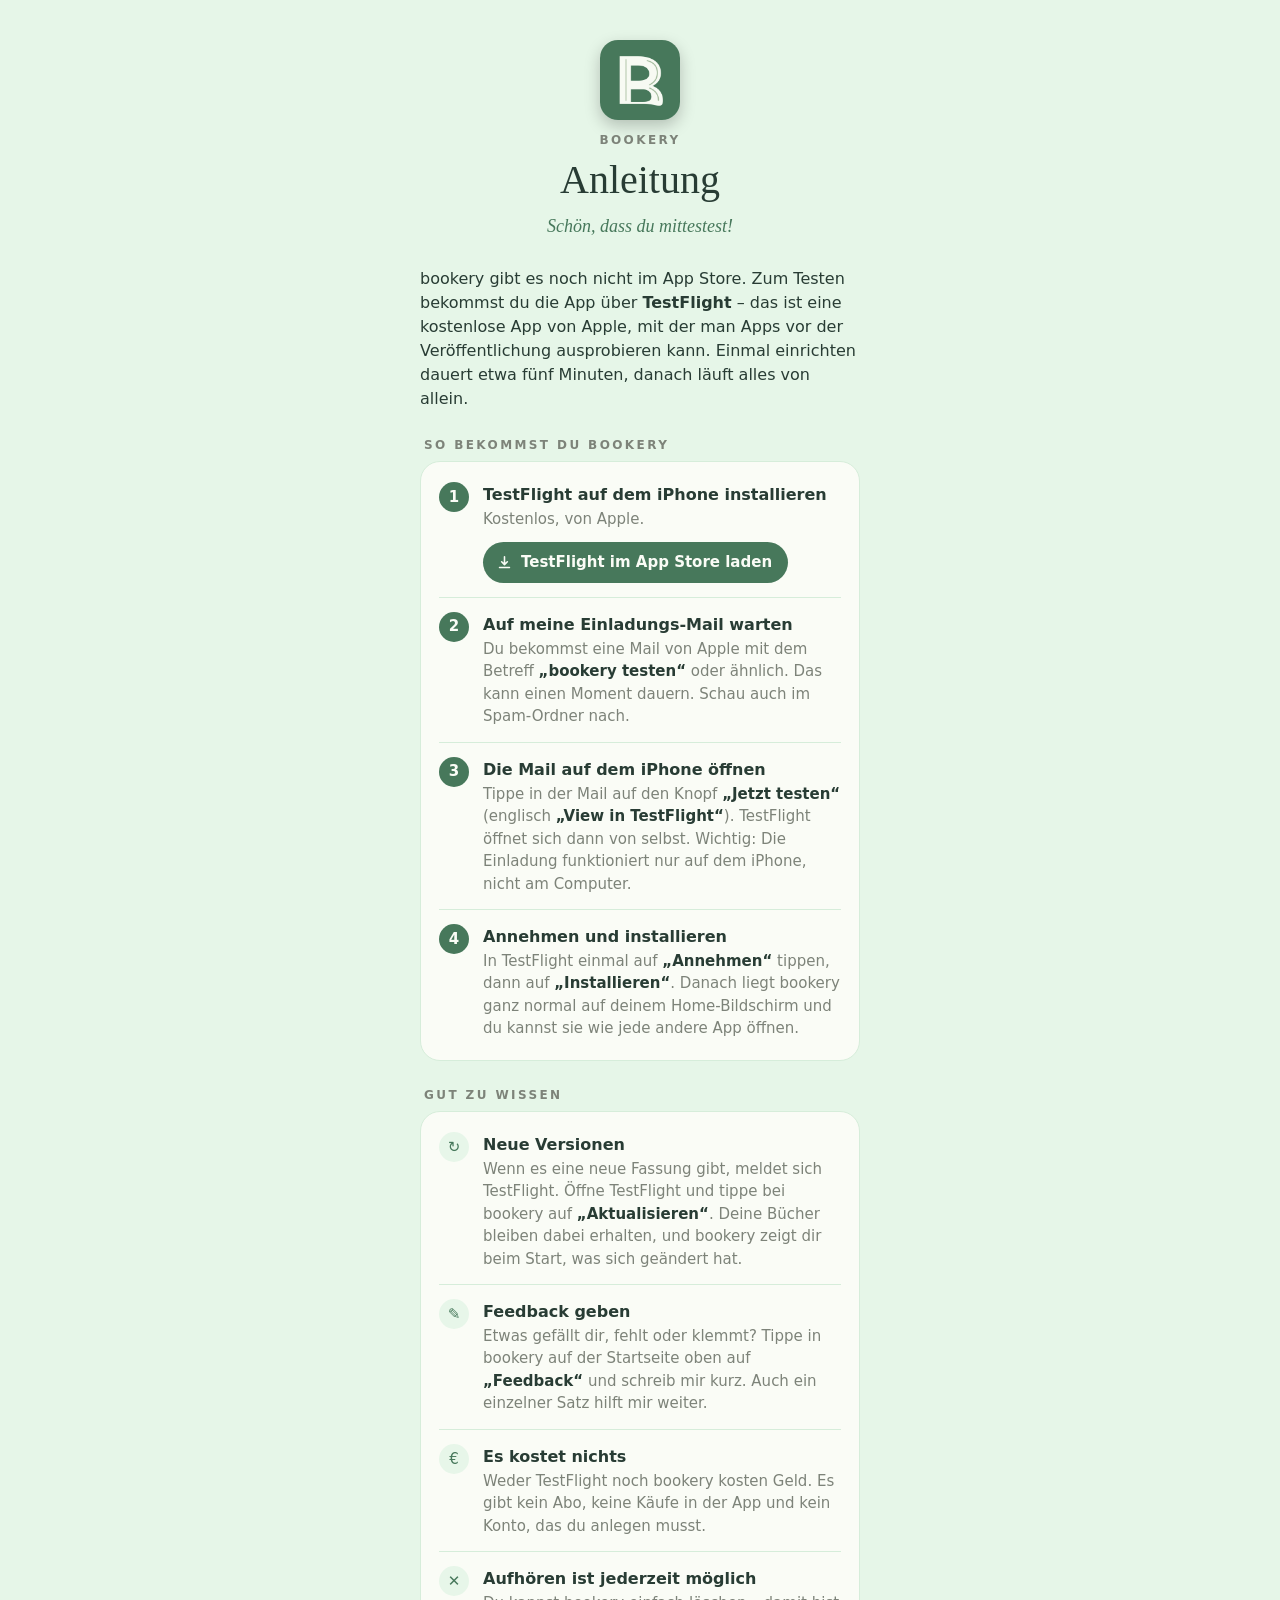
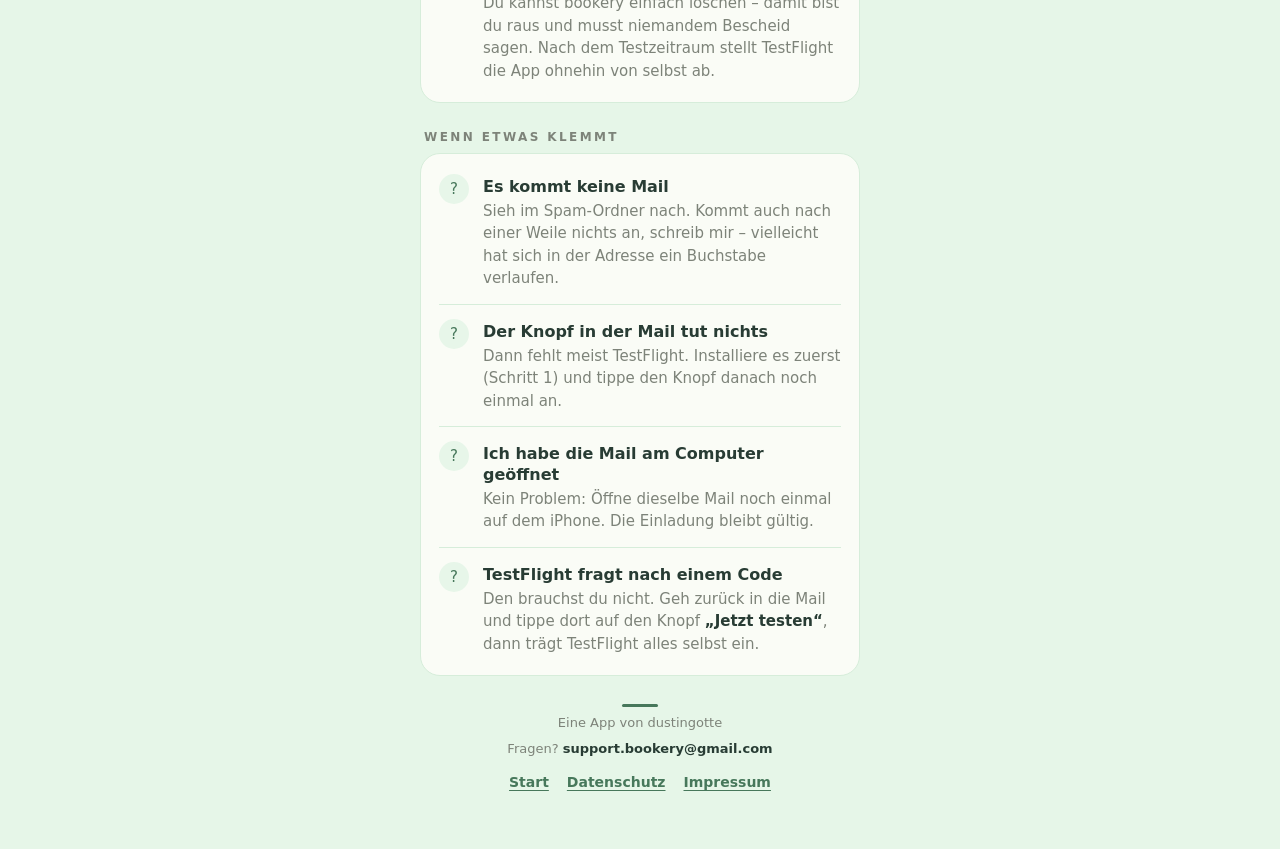
==== testen/index.html @ e695bc0a "Die Seite heißt jetzt "Anleitung", die Bestätigung "Hat geklappt!" Co-Authored-By: Claude Opus 5 <no" ====
<!doctype html>
<html lang="de">
<head>
<meta charset="utf-8">
<meta name="viewport" content="width=device-width, initial-scale=1, viewport-fit=cover">
<title>bookery – Anleitung zum Testen</title>
<meta name="description" content="So installierst du die Testversion von bookery über TestFlight.">
<meta name="robots" content="noindex">
<link rel="icon" href="../logo.png" type="image/png">
<link rel="apple-touch-icon" href="../apple-touch-icon.png">
<style>
* { box-sizing: border-box; }
/* Layout: eine schmale Spalte wie ein iPhone-Bildschirm, Karten auf Salbei-Papier */
:root {
  --paper: #E6F6E8; --card: #FAFCF6; --border: #D6EDDA; --chip: #E7F6E9;
  --ink: #283C34; --muted: #7D8379; --accent: #47785B; --on-accent: #FAFCF6;
  --serif: ui-serif, "New York", "Iowan Old Style", Georgia, serif;
  --sans: system-ui, -apple-system, "Helvetica Neue", sans-serif;
}
@media (prefers-color-scheme: dark) { :root:not([data-theme="light"]) {
  --paper: #16241B; --card: #26382D; --border: #3D5744; --chip: #314434;
  --ink: #FAFBFA; --muted: #BFC4BD; --accent: #AFD0BB; --on-accent: #16241B; color-scheme: dark } }
:root[data-theme="dark"] {
  --paper: #16241B; --card: #26382D; --border: #3D5744; --chip: #314434;
  --ink: #FAFBFA; --muted: #BFC4BD; --accent: #AFD0BB; --on-accent: #16241B; color-scheme: dark }

body { margin: 0; -webkit-text-size-adjust: 100%; background: var(--paper); color: var(--ink); font: 16px/1.5 var(--sans); padding-inline: 16px; padding-block: 40px 56px; }
main { max-width: 440px; margin: 0 auto; display: flex; flex-direction: column; gap: 28px; }

header { display: flex; flex-direction: column; align-items: center; gap: 12px; text-align: center; }
.logo { width: 80px; height: 80px; border-radius: 18px; box-shadow: 0 6px 16px rgb(0 0 0 / .22); }
.kicker { font: 600 12px/1 var(--sans); text-transform: uppercase; letter-spacing: .2em; color: var(--muted); margin: 2px 0 0; }
h1 { font: 400 40px/1.1 var(--serif); margin: 0; }
.lead { font: italic 18px/1.4 var(--serif); color: var(--accent); margin: 0; text-wrap: balance; }

.danke { display: none; gap: 14px; align-items: flex-start; background: var(--card); border: 1px solid var(--border);
  border-radius: 20px; padding: 16px 18px; }
.danke.show { display: flex; }
.danke .check { width: 30px; height: 30px; border-radius: 50%; background: var(--accent); color: var(--on-accent);
  display: grid; place-items: center; flex: none; }
.danke .check svg { width: 17px; height: 17px; }
.danke b { display: block; font-size: 16px; margin-bottom: 2px; }
.intro { margin: 0; color: var(--ink); font-size: 16px; }
.intro b { font-weight: 600; }
.label { font: 600 12px/1 var(--sans); text-transform: uppercase; letter-spacing: .2em; color: var(--muted); margin: 0 0 10px 4px; }
.card { background: var(--card); border: 1px solid var(--border); border-radius: 20px; padding: 6px 18px; }
ol, ul { list-style: none; margin: 0; padding: 0; }
li { display: grid; grid-template-columns: 30px 1fr; gap: 14px; padding: 14px 0; }
li + li { border-top: 1px solid var(--border); }
li > div { min-width: 0; }
.num { width: 30px; height: 30px; border-radius: 50%; background: var(--accent); color: var(--on-accent);
  display: grid; place-items: center; font: 600 15px/1 var(--sans); font-variant-numeric: tabular-nums; }
.dot { width: 30px; height: 30px; border-radius: 50%; background: var(--chip); color: var(--accent);
  display: grid; place-items: center; font-size: 15px; }
h2 { font: 600 16px/1.3 var(--sans); margin: 3px 0 2px; }
p { margin: 0; color: var(--muted); font-size: 15px; }
a { color: var(--accent); font-weight: 600; text-underline-offset: 3px; }
a:focus-visible { outline: 2px solid var(--accent); outline-offset: 2px; border-radius: 4px; }
.store { display: inline-flex; align-items: center; gap: 8px; margin-top: 12px; padding: 9px 16px 9px 13px;
  border-radius: 999px; background: var(--accent); color: var(--on-accent); text-decoration: none; font-size: 15px; }
.store svg { width: 17px; height: 17px; flex: none; }
q { quotes: "„" "“"; color: var(--ink); font-weight: 600; }

footer { text-align: center; display: flex; flex-direction: column; gap: 6px; align-items: center; }
.rule { width: 36px; height: 3px; border-radius: 2px; background: var(--accent); }
footer p { font-size: 13px; }
.mail { user-select: all; color: var(--ink); font-weight: 600; }
.links { display: flex; flex-wrap: wrap; justify-content: center; gap: 4px 18px; margin-top: 8px; font-size: 14px; }
</style>
</head>
<body>

<main>
  <header>
    <img class="logo" alt="" src="../logo.png" width="80" height="80">
    <p class="kicker">bookery</p>
    <h1>Anleitung</h1>
    <p class="lead">Schön, dass du mittestest!</p>
  </header>

  <section class="danke" id="danke">
    <span class="check"><svg viewBox="0 0 24 24" fill="none" stroke="currentColor" stroke-width="2.6" stroke-linecap="round" stroke-linejoin="round" aria-hidden="true"><path d="m5 12 5 5 9-10"/></svg></span>
    <div><b>Hat geklappt!</b>
    <p>Deine Adresse ist angekommen. Ich trage dich ein, danach schickt Apple dir die Einladung per Mail.</p></div>
  </section>

  <section>
    <p class="intro">bookery gibt es noch nicht im App Store. Zum Testen bekommst du die App über <b>TestFlight</b> – das ist eine kostenlose App von Apple, mit der man Apps vor der Veröffentlichung ausprobieren kann. Einmal einrichten dauert etwa fünf Minuten, danach läuft alles von allein.</p>
  </section>

  <section>
    <p class="label">So bekommst du bookery</p>
    <ol class="card">
      <li><span class="num">1</span><div>
        <h2>TestFlight auf dem iPhone installieren</h2>
        <p>Kostenlos, von Apple.</p>
        <a class="store" href="https://apps.apple.com/app/testflight/id899247664">
          <svg viewBox="0 0 24 24" fill="none" stroke="currentColor" stroke-width="2.2" stroke-linecap="round" stroke-linejoin="round" aria-hidden="true"><path d="M12 4v11m0 0 4-4m-4 4-4-4M5 19h14"/></svg>
          TestFlight im App Store laden</a>
      </div></li>
      <li><span class="num">2</span><div>
        <h2>Auf meine Einladungs-Mail warten</h2>
        <p>Du bekommst eine Mail von Apple mit dem Betreff <q>bookery testen</q> oder ähnlich. Das kann einen Moment dauern. Schau auch im Spam-Ordner nach.</p>
      </div></li>
      <li><span class="num">3</span><div>
        <h2>Die Mail auf dem iPhone öffnen</h2>
        <p>Tippe in der Mail auf den Knopf <q>Jetzt testen</q> (englisch <q>View in TestFlight</q>). TestFlight öffnet sich dann von selbst. Wichtig: Die Einladung funktioniert nur auf dem iPhone, nicht am Computer.</p>
      </div></li>
      <li><span class="num">4</span><div>
        <h2>Annehmen und installieren</h2>
        <p>In TestFlight einmal auf <q>Annehmen</q> tippen, dann auf <q>Installieren</q>. Danach liegt bookery ganz normal auf deinem Home-Bildschirm und du kannst sie wie jede andere App öffnen.</p>
      </div></li>
    </ol>
  </section>

  <section>
    <p class="label">Gut zu wissen</p>
    <ul class="card">
      <li><span class="dot" aria-hidden="true">↻</span><div>
        <h2>Neue Versionen</h2>
        <p>Wenn es eine neue Fassung gibt, meldet sich TestFlight. Öffne TestFlight und tippe bei bookery auf <q>Aktualisieren</q>. Deine Bücher bleiben dabei erhalten, und bookery zeigt dir beim Start, was sich geändert hat.</p>
      </div></li>
      <li><span class="dot" aria-hidden="true">✎</span><div>
        <h2>Feedback geben</h2>
        <p>Etwas gefällt dir, fehlt oder klemmt? Tippe in bookery auf der Startseite oben auf <q>Feedback</q> und schreib mir kurz. Auch ein einzelner Satz hilft mir weiter.</p>
      </div></li>
      <li><span class="dot" aria-hidden="true">€</span><div>
        <h2>Es kostet nichts</h2>
        <p>Weder TestFlight noch bookery kosten Geld. Es gibt kein Abo, keine Käufe in der App und kein Konto, das du anlegen musst.</p>
      </div></li>
      <li><span class="dot" aria-hidden="true">✕</span><div>
        <h2>Aufhören ist jederzeit möglich</h2>
        <p>Du kannst bookery einfach löschen – damit bist du raus und musst niemandem Bescheid sagen. Nach dem Testzeitraum stellt TestFlight die App ohnehin von selbst ab.</p>
      </div></li>
    </ul>
  </section>

  <section>
    <p class="label">Wenn etwas klemmt</p>
    <ul class="card">
      <li><span class="dot" aria-hidden="true">?</span><div>
        <h2>Es kommt keine Mail</h2>
        <p>Sieh im Spam-Ordner nach. Kommt auch nach einer Weile nichts an, schreib mir – vielleicht hat sich in der Adresse ein Buchstabe verlaufen.</p>
      </div></li>
      <li><span class="dot" aria-hidden="true">?</span><div>
        <h2>Der Knopf in der Mail tut nichts</h2>
        <p>Dann fehlt meist TestFlight. Installiere es zuerst (Schritt 1) und tippe den Knopf danach noch einmal an.</p>
      </div></li>
      <li><span class="dot" aria-hidden="true">?</span><div>
        <h2>Ich habe die Mail am Computer geöffnet</h2>
        <p>Kein Problem: Öffne dieselbe Mail noch einmal auf dem iPhone. Die Einladung bleibt gültig.</p>
      </div></li>
      <li><span class="dot" aria-hidden="true">?</span><div>
        <h2>TestFlight fragt nach einem Code</h2>
        <p>Den brauchst du nicht. Geh zurück in die Mail und tippe dort auf den Knopf <q>Jetzt testen</q>, dann trägt TestFlight alles selbst ein.</p>
      </div></li>
    </ul>
  </section>

  <footer>
    <span class="rule"></span>
    <p>Eine App von dustingotte</p>
    <p>Fragen? <span class="mail">support.bookery@gmail.com</span></p>
    <nav class="links" aria-label="Seiten">
      <a href="../">Start</a>
      <a href="../datenschutz.html">Datenschutz</a>
      <a href="../impressum.html">Impressum</a>
    </nav>
  </footer>
</main>
<script>
// Kommt man frisch von der Anmeldung, steht oben eine Bestätigung.
if (location.search.indexOf('danke') > -1) document.getElementById('danke').classList.add('show');
</script>
</body>
</html>
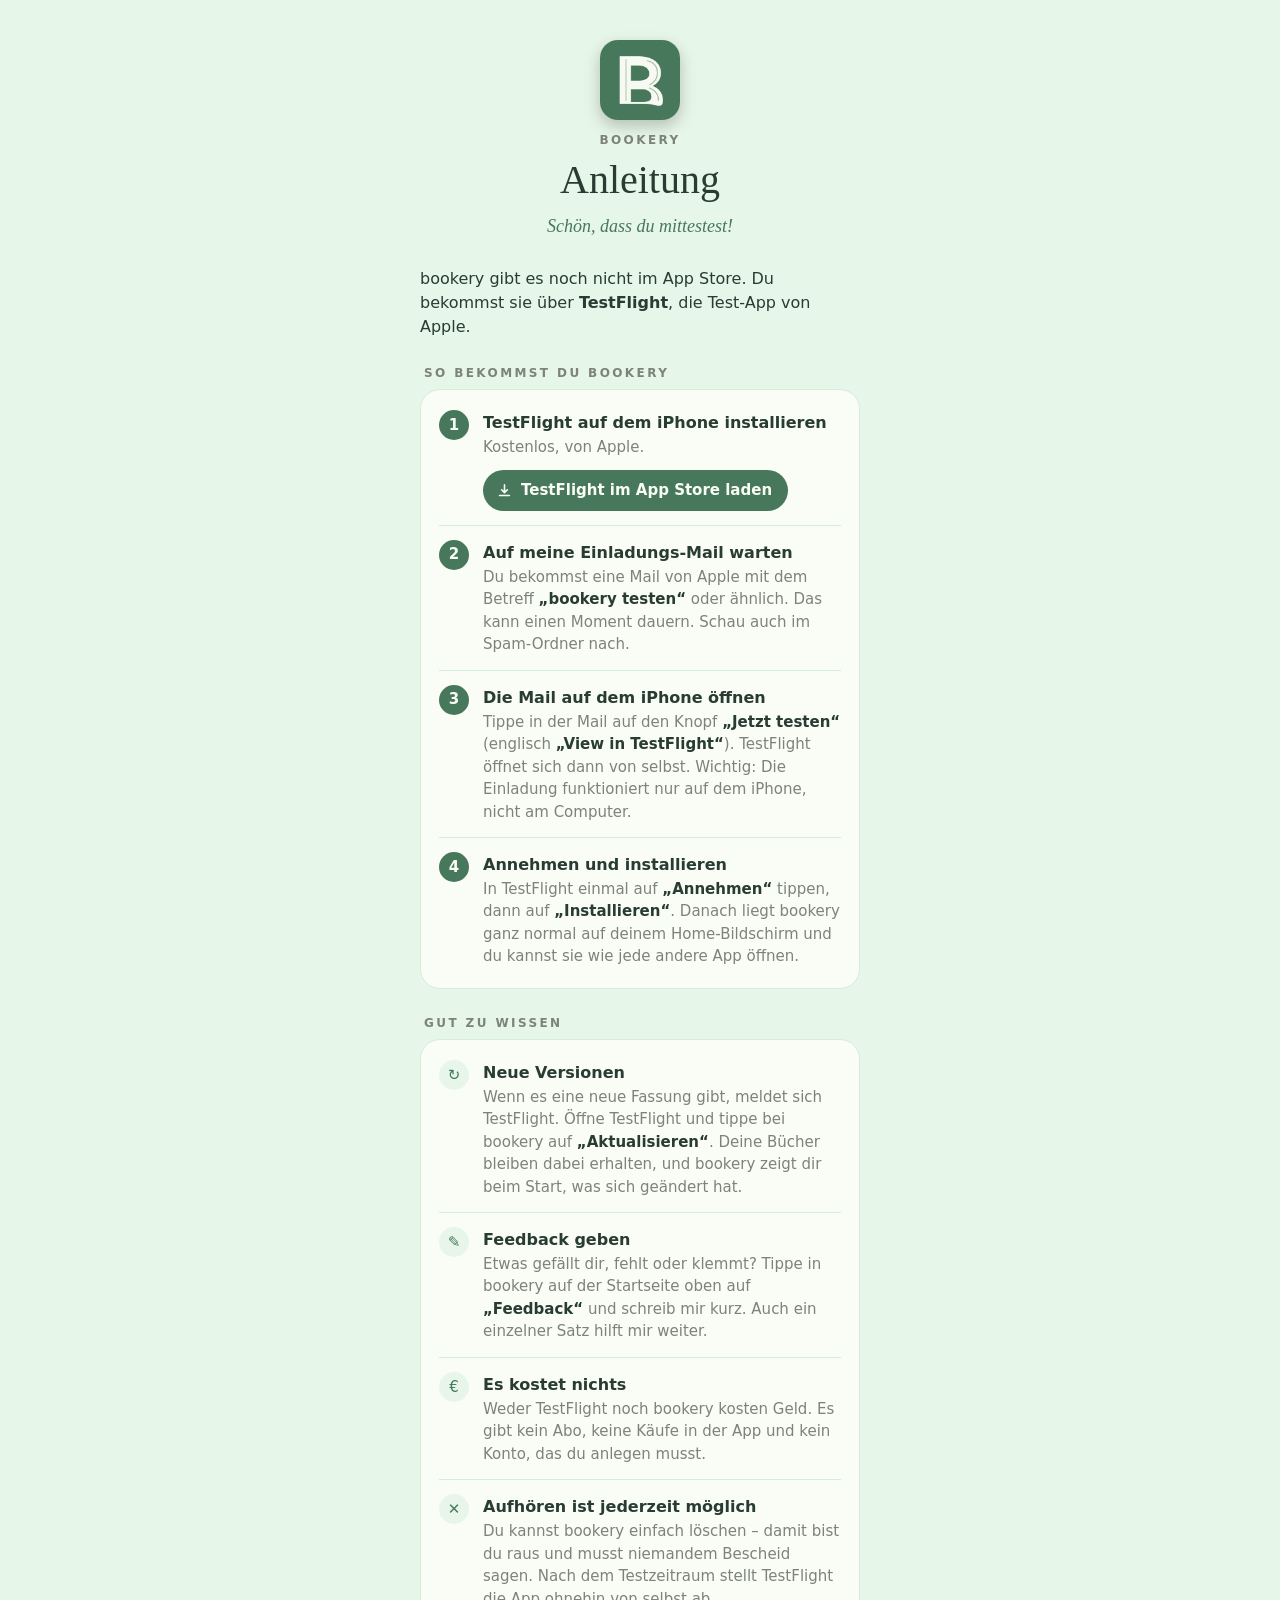
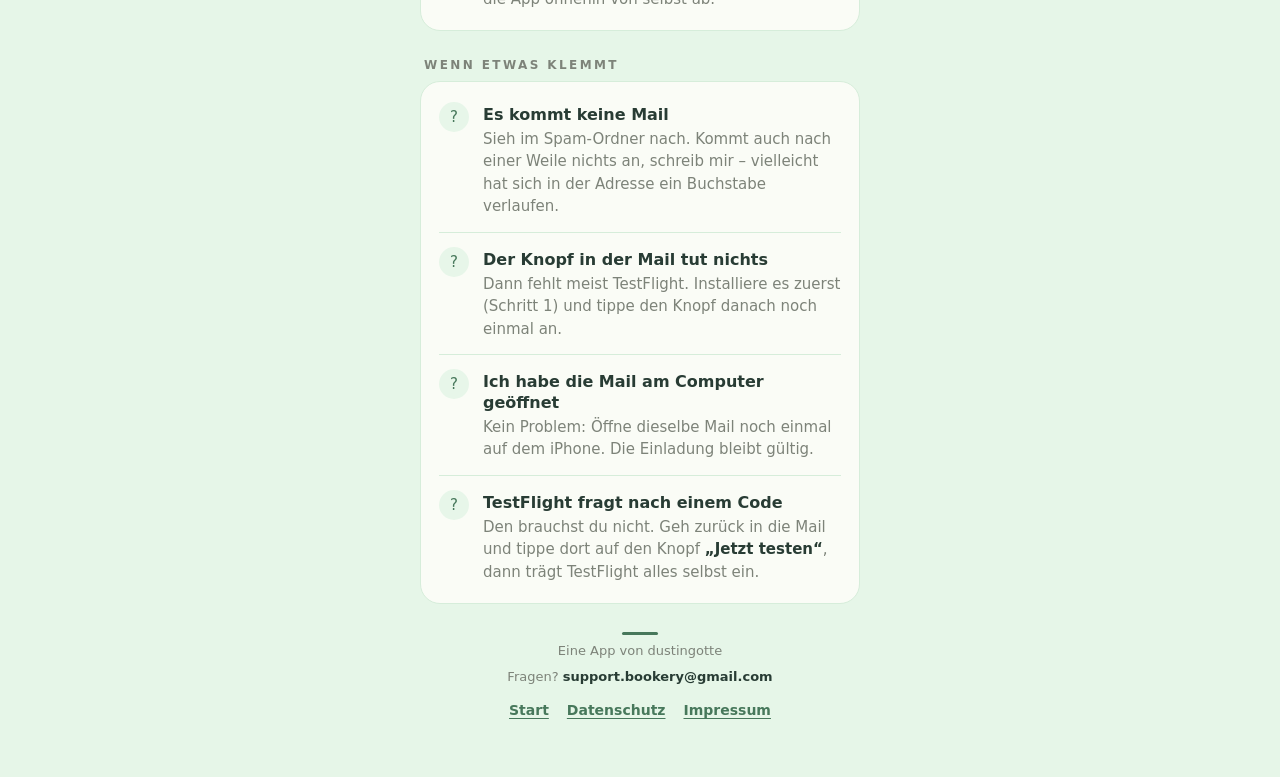
==== commit 1cea9a54: "Anleitung: Einleitung auf einen Satz gekuerzt Co-Authored-By: Claude Opus 5 <noreply@anthropic.com>" ====
--- a/testen/index.html
+++ b/testen/index.html
@@ -85,7 +85,7 @@
   </section>
 
   <section>
-    <p class="intro">bookery gibt es noch nicht im App Store. Zum Testen bekommst du die App über <b>TestFlight</b> – das ist eine kostenlose App von Apple, mit der man Apps vor der Veröffentlichung ausprobieren kann. Einmal einrichten dauert etwa fünf Minuten, danach läuft alles von allein.</p>
+    <p class="intro">bookery gibt es noch nicht im App Store. Du bekommst sie über <b>TestFlight</b>, die Test-App von Apple.</p>
   </section>
 
   <section>
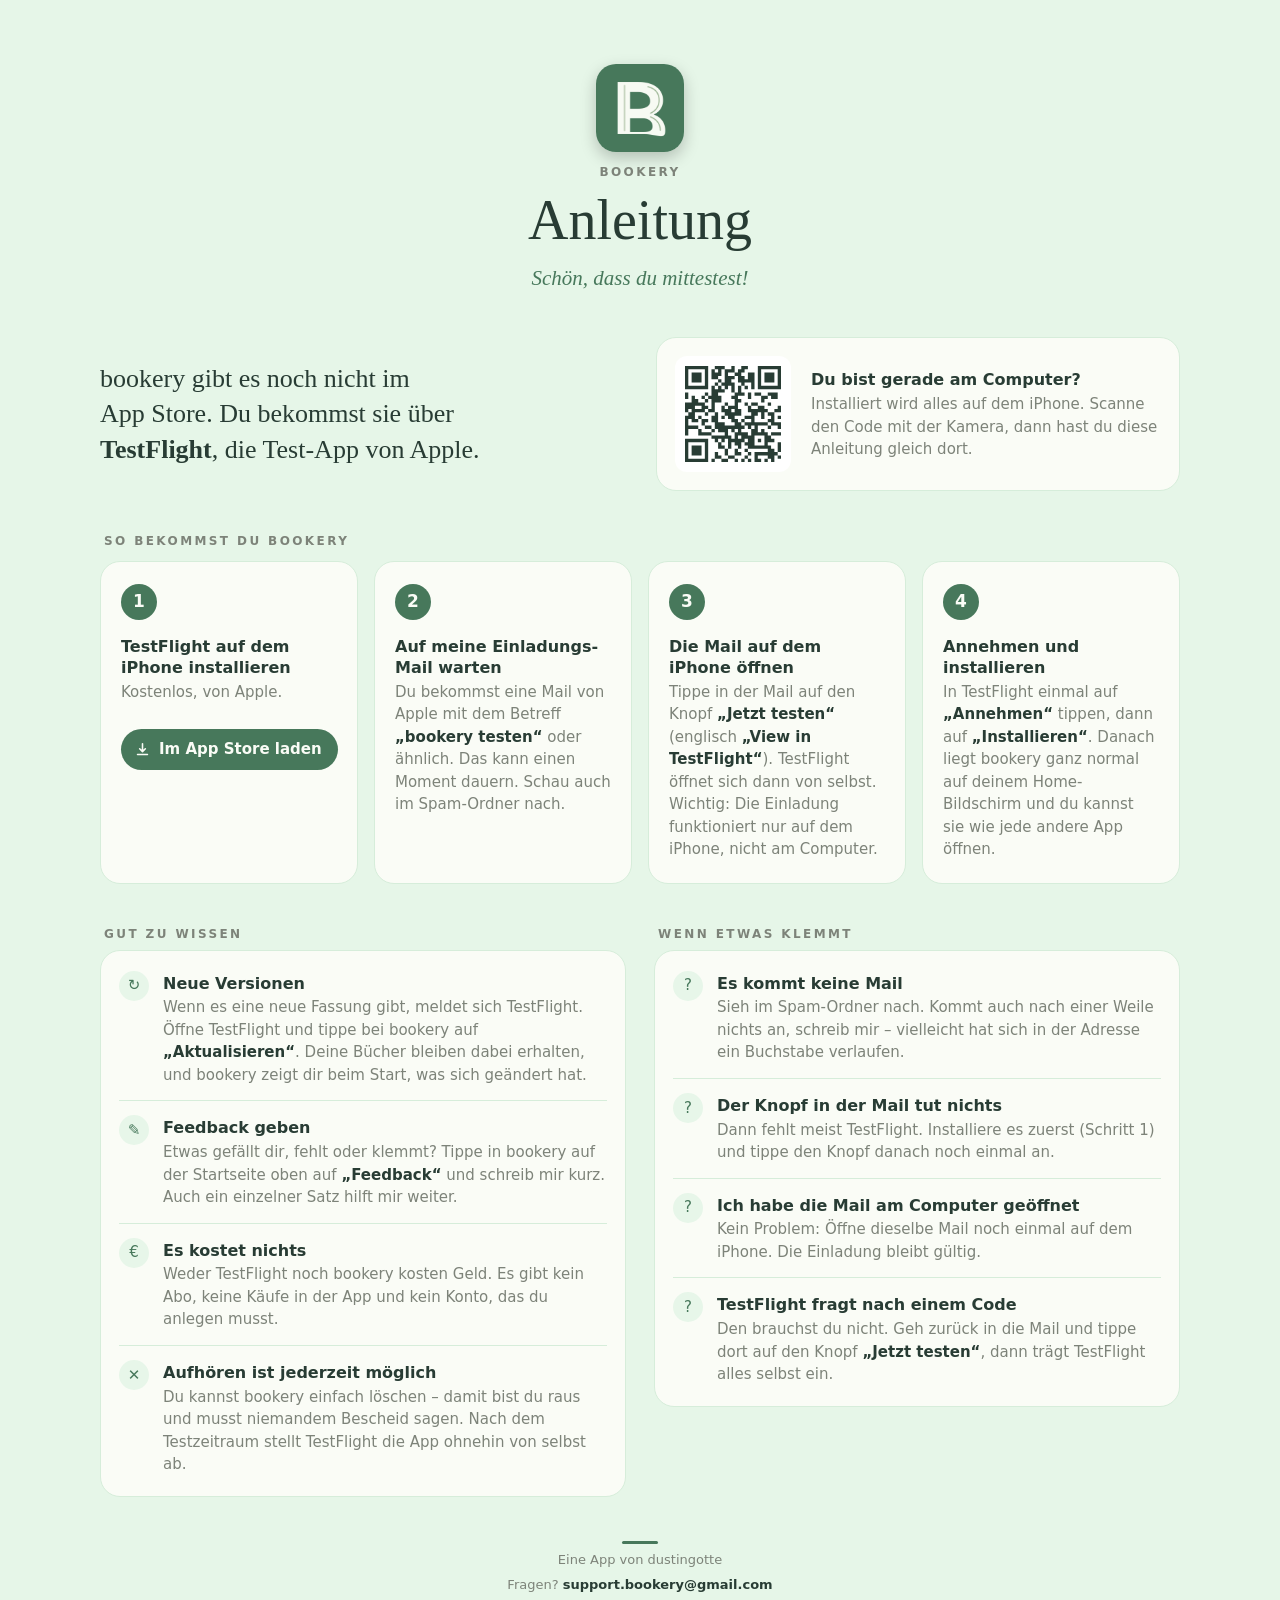
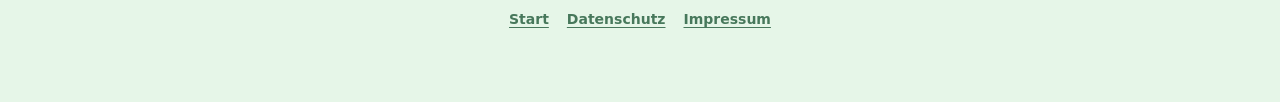
==== commit 564fb5fb: "Anleitung am Computer: Schritte nebeneinander, Hinweise zweispaltig, QR-Code fürs iPhone Co-Authored" ====
--- a/testen/index.html
+++ b/testen/index.html
@@ -66,6 +66,41 @@
 footer p { font-size: 13px; }
 .mail { user-select: all; color: var(--ink); font-weight: 600; }
 .links { display: flex; flex-wrap: wrap; justify-content: center; gap: 4px 18px; margin-top: 8px; font-size: 14px; }
+.qr { display: none; }
+.store .short { display: none; }
+
+/* Computer: breite Seite, Schritte nebeneinander, Hinweise zweispaltig, QR-Code fürs iPhone */
+@media (min-width: 900px) {
+  body { padding-block: 64px 72px; }
+  main { max-width: 1080px; gap: 44px; }
+  .duo { display: contents; }
+  .logo { width: 88px; height: 88px; border-radius: 20px; }
+  h1 { font-size: 56px; }
+  .lead { font-size: 21px; }
+  .danke { max-width: 640px; margin: 0 auto; width: 100%; }
+
+  .start { display: grid; grid-template-columns: minmax(0, 1fr) minmax(0, 1fr); gap: 32px; align-items: center; }
+  .intro { font: 400 26px/1.35 var(--serif); text-wrap: balance; }
+  .qr { display: flex; gap: 20px; align-items: center; background: var(--card); border: 1px solid var(--border); border-radius: 20px; padding: 18px; }
+  .qr-code { flex: none; width: 116px; height: 116px; padding: 10px; border-radius: 12px; background: #FFFFFF; }
+  .qr-code svg { display: block; width: 100%; height: 100%; }
+
+  .steps ol { display: grid; grid-template-columns: repeat(4, minmax(0, 1fr)); gap: 16px; background: none; border: 0; padding: 0; }
+  .steps li { grid-template-columns: 1fr; gap: 14px; align-content: start; padding: 22px 20px; background: var(--card); border: 1px solid var(--border); border-radius: 20px; }
+  .steps li + li { border-top: 1px solid var(--border); }
+  .steps li > div { display: flex; flex-direction: column; align-items: flex-start; height: 100%; }
+  .steps .num { width: 36px; height: 36px; font-size: 17px; }
+  .steps .store { white-space: nowrap; }
+  .store .long { display: none; }
+  .store .short { display: inline; }
+  .steps p { margin-bottom: 14px; }
+  .steps li:not(:first-child) p { margin-bottom: 0; }
+
+  main:has(.duo) { display: grid; grid-template-columns: minmax(0, 1fr) minmax(0, 1fr); column-gap: 28px; row-gap: 44px; }
+  main > header, main > .danke, main > .start, main > .steps, main > footer { grid-column: 1 / -1; }
+  .store:hover { filter: brightness(1.08); }
+}
+@media (min-width: 900px) and (hover: none) { .qr { display: none; } .start { grid-template-columns: 1fr; } }
 </style>
 </head>
 <body>
@@ -84,11 +119,17 @@
     <p>Deine Adresse ist angekommen. Ich trage dich ein, danach schickt Apple dir die Einladung per Mail.</p></div>
   </section>
 
-  <section>
+  <section class="start">
     <p class="intro">bookery gibt es noch nicht im App Store. Du bekommst sie über <b>TestFlight</b>, die Test-App von Apple.</p>
-  </section>
-
-  <section>
+    <aside class="qr">
+      <div class="qr-code"><svg role="img" aria-label="QR-Code zu dieser Anleitung" xmlns="http://www.w3.org/2000/svg" viewBox="0 0 29 29"><path stroke="#283c34" d="M0 0.5h7m2 0h3m2 0h1m2 0h2m3 0h7m-29 1h1m5 0h1m1 0h1m1 0h1m1 0h3m1 0h2m4 0h1m5 0h1m-29 1h1m1 0h3m1 0h1m1 0h3m1 0h1m2 0h2m2 0h2m1 0h1m1 0h3m1 0h1m-29 1h1m1 0h3m1 0h1m1 0h2m2 0h3m1 0h2m1 0h2m1 0h1m1 0h3m1 0h1m-29 1h1m1 0h3m1 0h1m3 0h1m1 0h2m2 0h5m1 0h1m1 0h3m1 0h1m-29 1h1m5 0h1m2 0h1m1 0h4m2 0h1m2 0h1m1 0h1m5 0h1m-29 1h7m1 0h1m1 0h1m1 0h1m1 0h1m1 0h1m1 0h1m1 0h1m1 0h7m-21 1h4m2 0h1m1 0h1m-17 1h1m5 0h1m1 0h2m5 0h3m1 0h1m1 0h2m2 0h3m-28 1h1m1 0h1m2 0h1m1 0h4m3 0h2m3 0h1m3 0h2m1 0h2m-26 1h2m2 0h1m1 0h3m4 0h2m6 0h1m-24 1h6m2 0h1m3 0h1m2 0h1m2 0h1m1 0h2m3 0h1m-26 1h3m2 0h2m1 0h1m2 0h1m1 0h3m3 0h1m2 0h2m4 0h1m-29 1h1m1 0h4m1 0h2m2 0h3m1 0h2m2 0h6m2 0h2m-28 1h2m3 0h1m2 0h1m2 0h5m3 0h2m1 0h1m1 0h2m-27 1h3m1 0h1m3 0h2m1 0h1m1 0h2m3 0h3m2 0h1m2 0h1m1 0h1m-29 1h1m1 0h2m1 0h2m1 0h2m4 0h2m1 0h1m2 0h1m4 0h2m-27 1h1m4 0h1m3 0h3m3 0h2m1 0h7m1 0h3m-29 1h4m2 0h2m1 0h9m1 0h1m1 0h1m3 0h1m2 0h1m-29 1h1m3 0h1m3 0h1m1 0h3m1 0h1m1 0h1m3 0h2m1 0h1m-24 1h1m3 0h4m4 0h1m2 0h4m1 0h5m1 0h3m-21 1h6m1 0h1m1 0h4m3 0h2m-26 1h7m2 0h1m1 0h1m1 0h5m1 0h2m1 0h1m1 0h3m-27 1h1m5 0h1m3 0h1m2 0h1m1 0h2m1 0h3m3 0h1m3 0h1m-29 1h1m1 0h3m1 0h1m3 0h2m1 0h1m2 0h1m2 0h7m2 0h1m-29 1h1m1 0h3m1 0h1m5 0h1m2 0h1m2 0h1m6 0h2m1 0h1m-29 1h1m1 0h3m1 0h1m2 0h1m2 0h1m2 0h2m2 0h1m1 0h7m-28 1h1m5 0h1m2 0h2m2 0h2m3 0h1m2 0h1m3 0h2m1 0h1m-29 1h7m1 0h1m2 0h2m2 0h1m1 0h1m1 0h1m1 0h2m1 0h1m1 0h1"/></svg>
+</div>
+      <div><h2>Du bist gerade am Computer?</h2>
+      <p>Installiert wird alles auf dem iPhone. Scanne den Code mit der Kamera, dann hast du diese Anleitung gleich dort.</p></div>
+    </aside>
+  </section>
+
+  <section class="steps">
     <p class="label">So bekommst du bookery</p>
     <ol class="card">
       <li><span class="num">1</span><div>
@@ -96,7 +137,7 @@
         <p>Kostenlos, von Apple.</p>
         <a class="store" href="https://apps.apple.com/app/testflight/id899247664">
           <svg viewBox="0 0 24 24" fill="none" stroke="currentColor" stroke-width="2.2" stroke-linecap="round" stroke-linejoin="round" aria-hidden="true"><path d="M12 4v11m0 0 4-4m-4 4-4-4M5 19h14"/></svg>
-          TestFlight im App Store laden</a>
+          <span class="long">TestFlight im App Store laden</span><span class="short">Im App Store laden</span></a>
       </div></li>
       <li><span class="num">2</span><div>
         <h2>Auf meine Einladungs-Mail warten</h2>
@@ -113,6 +154,7 @@
     </ol>
   </section>
 
+  <div class="duo">
   <section>
     <p class="label">Gut zu wissen</p>
     <ul class="card">
@@ -156,6 +198,7 @@
       </div></li>
     </ul>
   </section>
+  </div>
 
   <footer>
     <span class="rule"></span>
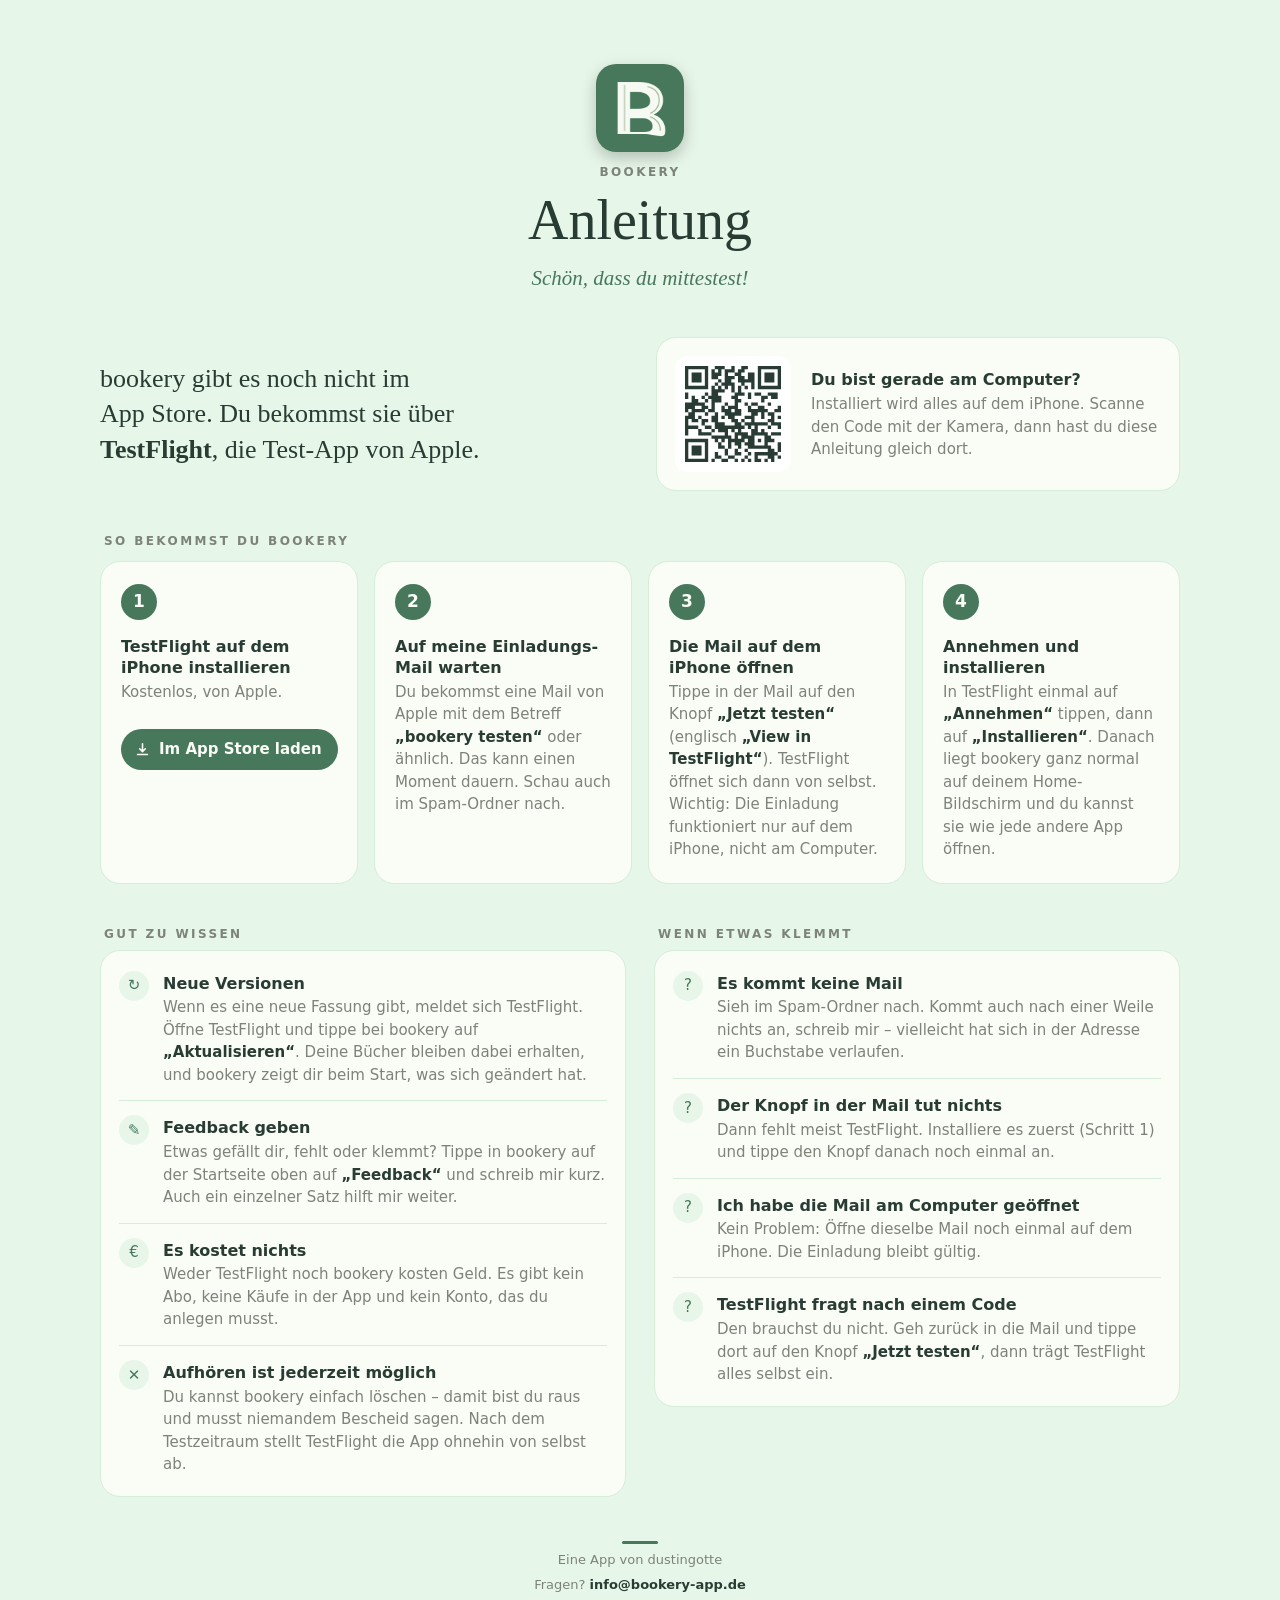
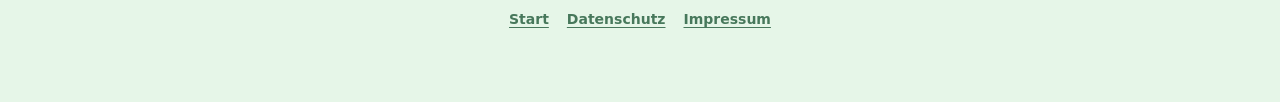
==== commit f8fb3d98: "Neue Domain bookery-app.de und Adresse info@bookery-app.de Formular schickt an /api/testen auf derse" ====
--- a/testen/index.html
+++ b/testen/index.html
@@ -101,6 +101,16 @@
   .store:hover { filter: brightness(1.08); }
 }
 @media (min-width: 900px) and (hover: none) { .qr { display: none; } .start { grid-template-columns: 1fr; } }
+
+/* ---------- Nach oben (wie auf dustingotte.de: erscheint nach knapp einer Bildschirmhöhe) ---------- */
+.to-top { position: fixed; z-index: 40; right: 16px; bottom: calc(16px + env(safe-area-inset-bottom)); width: 48px; height: 48px;
+  border: 0; border-radius: 50%; background: var(--ink); color: var(--paper); display: grid; place-items: center; cursor: pointer;
+  box-shadow: 0 10px 26px rgb(0 0 0 / .22); opacity: 0; transform: translateY(12px) scale(.9); pointer-events: none;
+  transition: opacity .3s cubic-bezier(.2,.7,.2,1), transform .3s cubic-bezier(.2,.7,.2,1); }
+.to-top.show { opacity: 1; transform: none; pointer-events: auto; }
+.to-top:active { transform: scale(.94); }
+.to-top svg { width: 22px; height: 22px; }
+@media (min-width: 900px) { .to-top { right: 28px; bottom: 28px; width: 52px; height: 52px; } }
 </style>
 </head>
 <body>
@@ -203,7 +213,7 @@
   <footer>
     <span class="rule"></span>
     <p>Eine App von dustingotte</p>
-    <p>Fragen? <span class="mail">support.bookery@gmail.com</span></p>
+    <p>Fragen? <span class="mail">info@bookery-app.de</span></p>
     <nav class="links" aria-label="Seiten">
       <a href="../">Start</a>
       <a href="../datenschutz.html">Datenschutz</a>
@@ -214,6 +224,21 @@
 <script>
 // Kommt man frisch von der Anmeldung, steht oben eine Bestätigung.
 if (location.search.indexOf('danke') > -1) document.getElementById('danke').classList.add('show');
+
+// Nach oben: runder Knopf unten rechts, erscheint nach knapp einer Bildschirmhöhe (wie auf dustingotte.de).
+{
+  const toTop = document.createElement('button');
+  toTop.type = 'button';
+  toTop.className = 'to-top';
+  toTop.setAttribute('aria-label', 'Nach oben');
+  toTop.innerHTML = '<svg viewBox="0 0 24 24" fill="none" stroke="currentColor" stroke-width="2.4" stroke-linecap="round" stroke-linejoin="round" aria-hidden="true"><path d="M12 19V5M5 12l7-7 7 7"/></svg>';
+  const ruhig = matchMedia('(prefers-reduced-motion: reduce)').matches;
+  toTop.addEventListener('click', () => scrollTo({ top: 0, behavior: ruhig ? 'auto' : 'smooth' }));
+  document.body.appendChild(toTop);
+  const zeigen = () => toTop.classList.toggle('show', scrollY > innerHeight * 0.8);
+  addEventListener('scroll', zeigen, { passive: true });
+  zeigen();
+}
 </script>
 </body>
 </html>
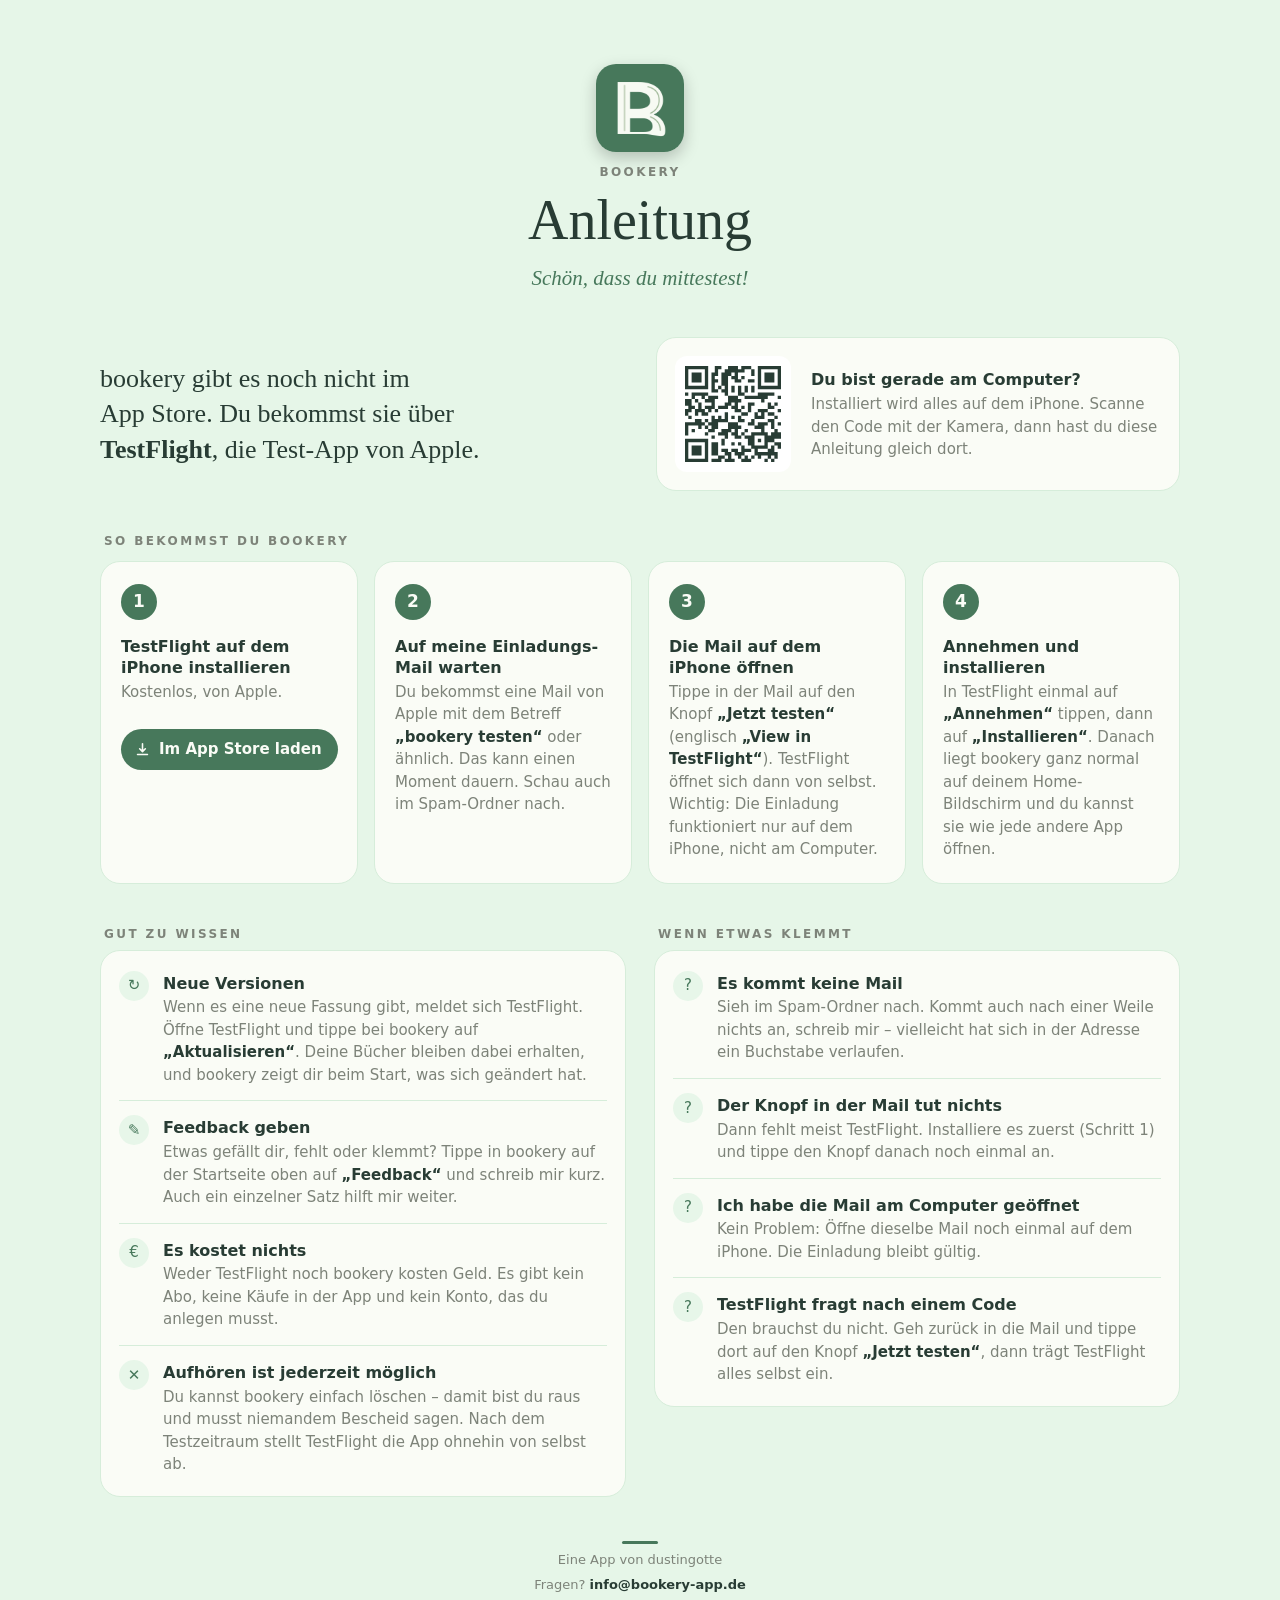
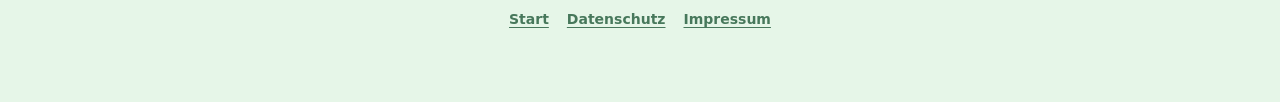
==== commit b9caef05: "Anleitung: QR-Code zeigt auf bookery-app.de/testen/ statt der alten Adresse Co-Authored-By: Claude O" ====
--- a/testen/index.html
+++ b/testen/index.html
@@ -132,7 +132,7 @@
   <section class="start">
     <p class="intro">bookery gibt es noch nicht im App Store. Du bekommst sie über <b>TestFlight</b>, die Test-App von Apple.</p>
     <aside class="qr">
-      <div class="qr-code"><svg role="img" aria-label="QR-Code zu dieser Anleitung" xmlns="http://www.w3.org/2000/svg" viewBox="0 0 29 29"><path stroke="#283c34" d="M0 0.5h7m2 0h3m2 0h1m2 0h2m3 0h7m-29 1h1m5 0h1m1 0h1m1 0h1m1 0h3m1 0h2m4 0h1m5 0h1m-29 1h1m1 0h3m1 0h1m1 0h3m1 0h1m2 0h2m2 0h2m1 0h1m1 0h3m1 0h1m-29 1h1m1 0h3m1 0h1m1 0h2m2 0h3m1 0h2m1 0h2m1 0h1m1 0h3m1 0h1m-29 1h1m1 0h3m1 0h1m3 0h1m1 0h2m2 0h5m1 0h1m1 0h3m1 0h1m-29 1h1m5 0h1m2 0h1m1 0h4m2 0h1m2 0h1m1 0h1m5 0h1m-29 1h7m1 0h1m1 0h1m1 0h1m1 0h1m1 0h1m1 0h1m1 0h1m1 0h7m-21 1h4m2 0h1m1 0h1m-17 1h1m5 0h1m1 0h2m5 0h3m1 0h1m1 0h2m2 0h3m-28 1h1m1 0h1m2 0h1m1 0h4m3 0h2m3 0h1m3 0h2m1 0h2m-26 1h2m2 0h1m1 0h3m4 0h2m6 0h1m-24 1h6m2 0h1m3 0h1m2 0h1m2 0h1m1 0h2m3 0h1m-26 1h3m2 0h2m1 0h1m2 0h1m1 0h3m3 0h1m2 0h2m4 0h1m-29 1h1m1 0h4m1 0h2m2 0h3m1 0h2m2 0h6m2 0h2m-28 1h2m3 0h1m2 0h1m2 0h5m3 0h2m1 0h1m1 0h2m-27 1h3m1 0h1m3 0h2m1 0h1m1 0h2m3 0h3m2 0h1m2 0h1m1 0h1m-29 1h1m1 0h2m1 0h2m1 0h2m4 0h2m1 0h1m2 0h1m4 0h2m-27 1h1m4 0h1m3 0h3m3 0h2m1 0h7m1 0h3m-29 1h4m2 0h2m1 0h9m1 0h1m1 0h1m3 0h1m2 0h1m-29 1h1m3 0h1m3 0h1m1 0h3m1 0h1m1 0h1m3 0h2m1 0h1m-24 1h1m3 0h4m4 0h1m2 0h4m1 0h5m1 0h3m-21 1h6m1 0h1m1 0h4m3 0h2m-26 1h7m2 0h1m1 0h1m1 0h5m1 0h2m1 0h1m1 0h3m-27 1h1m5 0h1m3 0h1m2 0h1m1 0h2m1 0h3m3 0h1m3 0h1m-29 1h1m1 0h3m1 0h1m3 0h2m1 0h1m2 0h1m2 0h7m2 0h1m-29 1h1m1 0h3m1 0h1m5 0h1m2 0h1m2 0h1m6 0h2m1 0h1m-29 1h1m1 0h3m1 0h1m2 0h1m2 0h1m2 0h2m2 0h1m1 0h7m-28 1h1m5 0h1m2 0h2m2 0h2m3 0h1m2 0h1m3 0h2m1 0h1m-29 1h7m1 0h1m2 0h2m2 0h1m1 0h1m1 0h1m1 0h2m1 0h1m1 0h1"/></svg>
+      <div class="qr-code"><svg role="img" aria-label="QR-Code zu dieser Anleitung" xmlns="http://www.w3.org/2000/svg" viewBox="0 0 29 29"><path stroke="#283c34" d="M0 0.5h7M9 0.5h2M13 0.5h3M17 0.5h3M22 0.5h7M0 1.5h1M6 1.5h1M9 1.5h1M12 1.5h6M20 1.5h1M22 1.5h1M28 1.5h1M0 2.5h1M2 2.5h3M6 2.5h1M8 2.5h2M11 2.5h3M15 2.5h1M20 2.5h1M22 2.5h1M24 2.5h3M28 2.5h1M0 3.5h1M2 3.5h3M6 3.5h1M8 3.5h1M11 3.5h2M14 3.5h2M17 3.5h1M22 3.5h1M24 3.5h3M28 3.5h1M0 4.5h1M2 4.5h3M6 4.5h1M8 4.5h2M11 4.5h2M15 4.5h2M19 4.5h2M22 4.5h1M24 4.5h3M28 4.5h1M0 5.5h1M6 5.5h1M8 5.5h1M11 5.5h2M22 5.5h1M28 5.5h1M0 6.5h7M8 6.5h1M10 6.5h1M12 6.5h1M14 6.5h1M16 6.5h1M18 6.5h1M20 6.5h1M22 6.5h7M8 7.5h2M11 7.5h2M14 7.5h1M16 7.5h1M18 7.5h1M20 7.5h1M0 8.5h1M2 8.5h5M12 8.5h1M16 8.5h2M22 8.5h5M2 9.5h1M5 9.5h1M7 9.5h3M13 9.5h3M18 9.5h7M28 9.5h1M0 10.5h2M3 10.5h1M6 10.5h3M13 10.5h4M23 10.5h1M0 11.5h2M4 11.5h1M8 11.5h1M12 11.5h2M15 11.5h1M19 11.5h2M25 11.5h1M27 11.5h1M1 12.5h2M4 12.5h1M6 12.5h3M10 12.5h3M14 12.5h2M17 12.5h1M19 12.5h1M25 12.5h2M0 13.5h2M3 13.5h3M7 13.5h1M9 13.5h1M15 13.5h2M19 13.5h1M22 13.5h3M28 13.5h1M0 14.5h1M3 14.5h1M5 14.5h2M12 14.5h1M17 14.5h2M21 14.5h1M23 14.5h1M25 14.5h2M1 15.5h1M8 15.5h1M10 15.5h1M12 15.5h1M14 15.5h1M16 15.5h1M21 15.5h3M27 15.5h1M3 16.5h2M6 16.5h1M8 16.5h5M16 16.5h2M20 16.5h1M25 16.5h2M0 17.5h6M7 17.5h3M13 17.5h3M19 17.5h2M22 17.5h3M26 17.5h1M28 17.5h1M0 18.5h1M4 18.5h1M6 18.5h1M8 18.5h2M13 18.5h4M21 18.5h3M26 18.5h1M0 19.5h1M2 19.5h1M7 19.5h2M11 19.5h3M15 19.5h1M18 19.5h1M23 19.5h1M27 19.5h1M0 20.5h1M6 20.5h1M10 20.5h3M14 20.5h2M17 20.5h1M20 20.5h5M26 20.5h3M8 21.5h1M12 21.5h1M15 21.5h2M18 21.5h3M24 21.5h5M0 22.5h7M11 22.5h1M19 22.5h2M22 22.5h1M24 22.5h3M0 23.5h1M6 23.5h1M8 23.5h2M11 23.5h1M14 23.5h1M16 23.5h1M19 23.5h2M24 23.5h1M27 23.5h2M0 24.5h1M2 24.5h3M6 24.5h1M8 24.5h2M17 24.5h1M20 24.5h5M26 24.5h1M28 24.5h1M0 25.5h1M2 25.5h3M6 25.5h1M8 25.5h2M11 25.5h2M14 25.5h2M17 25.5h3M21 25.5h1M25 25.5h2M0 26.5h1M2 26.5h3M6 26.5h1M8 26.5h2M12 26.5h2M15 26.5h3M21 26.5h7M0 27.5h1M6 27.5h1M10 27.5h2M13 27.5h1M16 27.5h1M18 27.5h1M20 27.5h1M22 27.5h1M25 27.5h1M27 27.5h1M0 28.5h7M8 28.5h3M12 28.5h3M17 28.5h3M24 28.5h1M26 28.5h1"/></svg>
 </div>
       <div><h2>Du bist gerade am Computer?</h2>
       <p>Installiert wird alles auf dem iPhone. Scanne den Code mit der Kamera, dann hast du diese Anleitung gleich dort.</p></div>
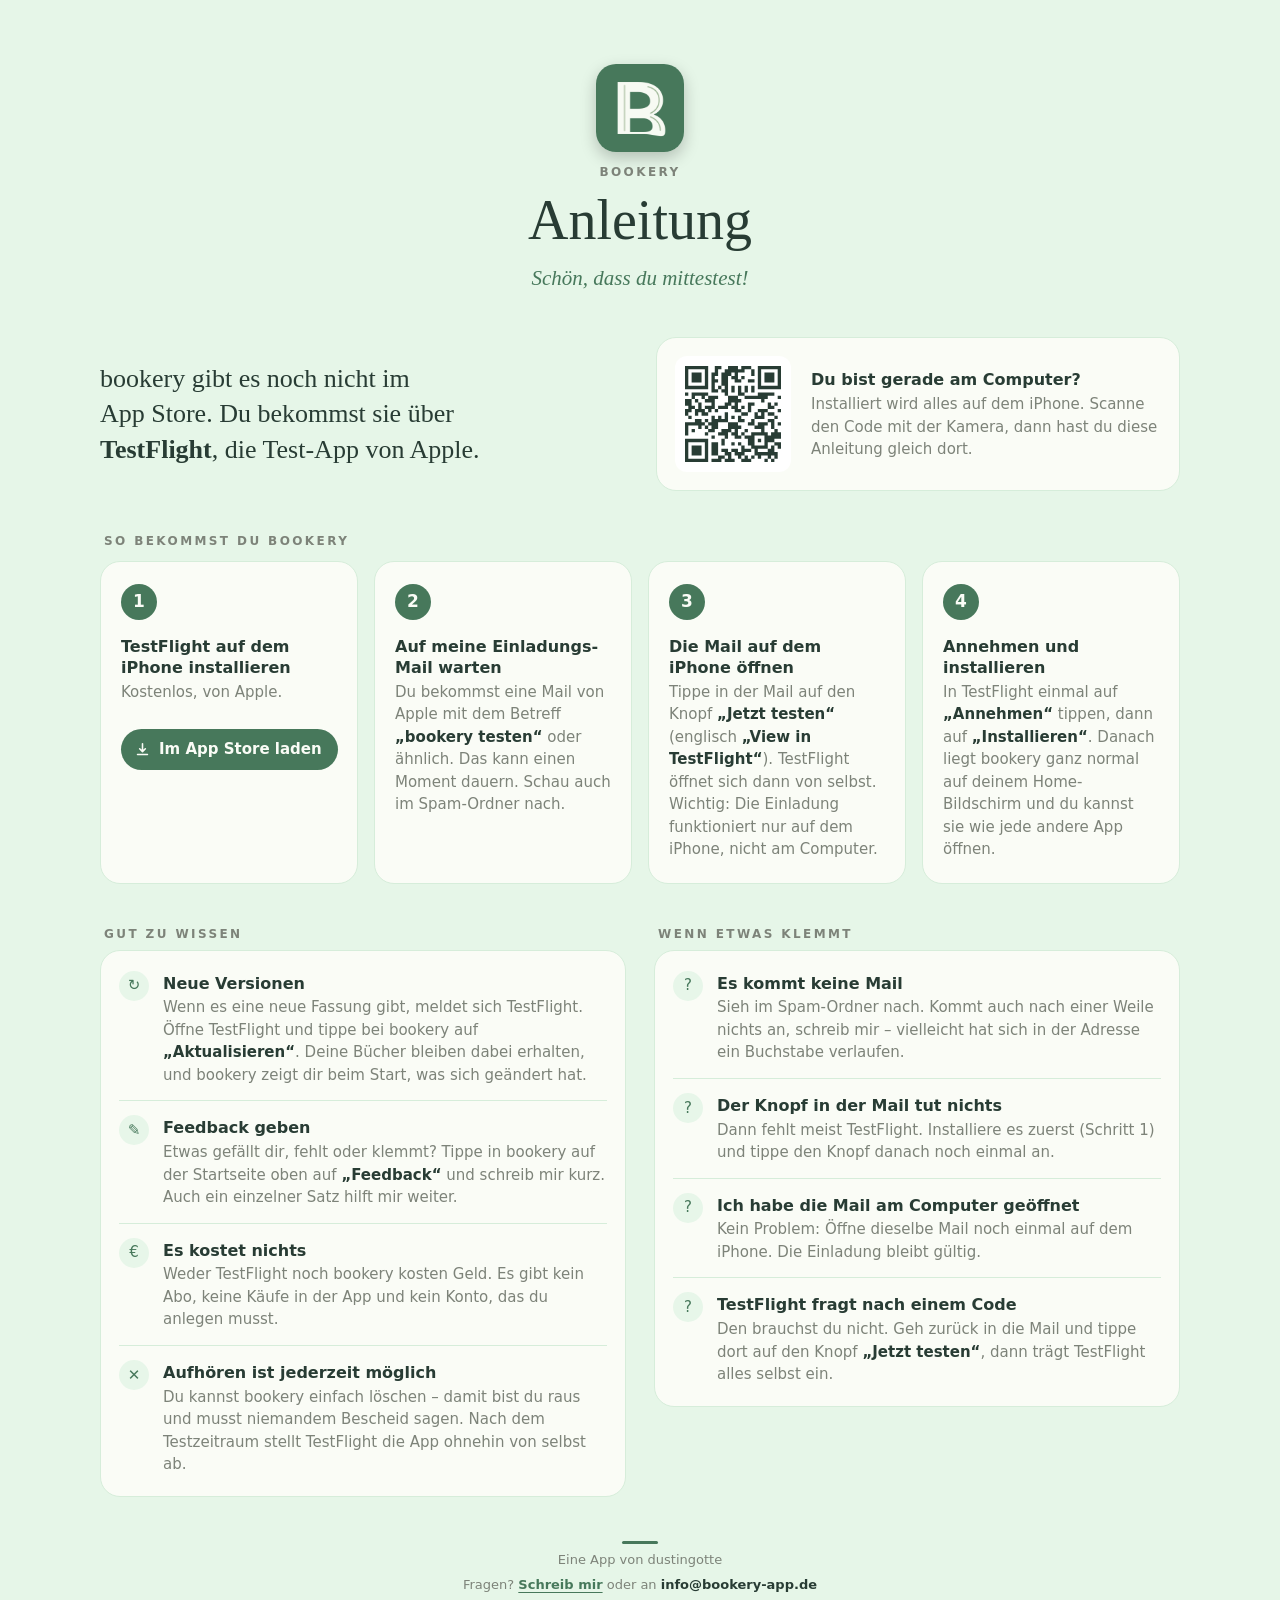
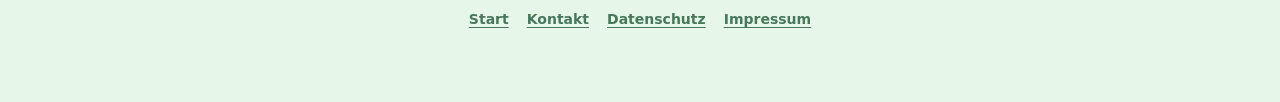
==== commit 9ee6c0c5: "Kontaktformular (kontakt.html), verlinkt auf allen Seiten; Datenschutz §16 Co-Authored-By: Claude Op" ====
--- a/testen/index.html
+++ b/testen/index.html
@@ -213,9 +213,10 @@
   <footer>
     <span class="rule"></span>
     <p>Eine App von dustingotte</p>
-    <p>Fragen? <span class="mail">info@bookery-app.de</span></p>
+    <p>Fragen? <a href="../kontakt.html">Schreib mir</a> oder an <span class="mail">info@bookery-app.de</span></p>
     <nav class="links" aria-label="Seiten">
       <a href="../">Start</a>
+      <a href="../kontakt.html">Kontakt</a>
       <a href="../datenschutz.html">Datenschutz</a>
       <a href="../impressum.html">Impressum</a>
     </nav>
